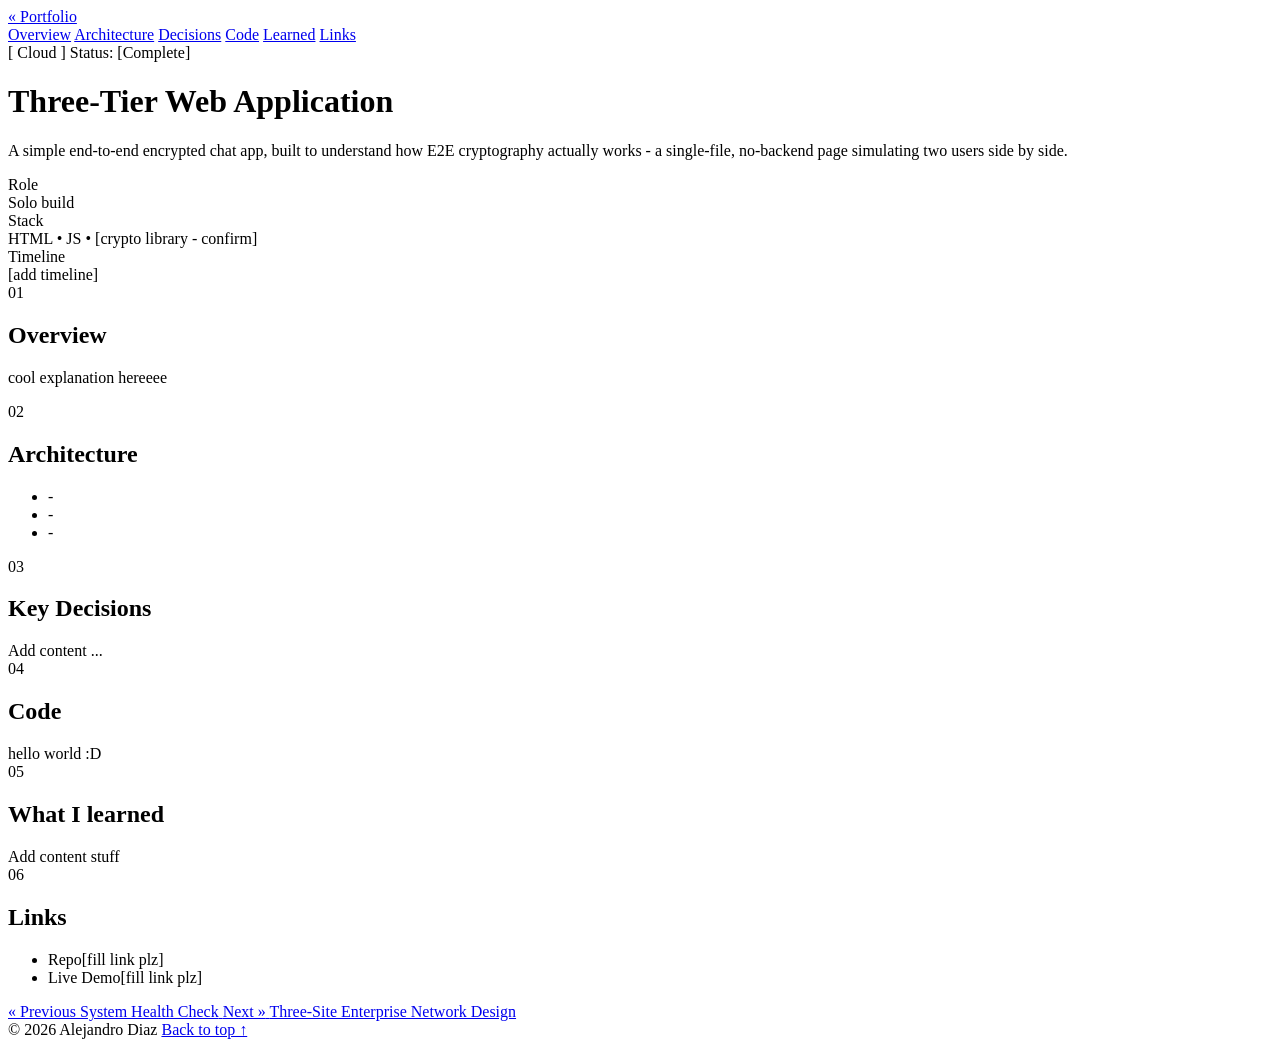
==== technical-pages/azure-web-app.html @ 72cad7d2 "Feat - Added technical page layout Added a page layout that will hold the technical information abou" ====
<!DOCTYPE html>
<html lang="en">
<head>
    <meta charset="UTF-8">
    <meta name="viewport" content="width=device-width, initial-scale=1.0">
    <title>Secure Chat</title>
    <meta name="description" content="IT / Software portfolio - cloud infrastructure, networking, and automation projects.">    

    <link rel="preconnect" href="https://fonts.googleapis.com">
    <link rel="preconnect" href="https://fonts.gstatic.com" crossorigin>
    <link href="https://fonts.googleapis.com/css2?family=Inter:wght@400;500;600;700&family=JetBrains+Mono:wght@400;500;600;700&display=swap" rel="stylesheet">

    <link rel="stylesheet" type="text/css" href="/portfolio-page/index.css">
    
    <script type="text/javascript" src="/portfolio-page/index.js" defer></script>

</head>

<body>
    
    <nav class="nav">

        <a class="nav-back" href="/portfolio-page/index.html#projects"><span class="arrow">&#171;</span> Portfolio</a>

        <div class="nav-links">

            <a href="#overview">Overview</a>
            <a href="#architecture">Architecture</a>
            <a href="#decisions">Decisions</a>
            <a href="#code">Code</a>
            <a href="#learned">Learned</a>
            <a href="#links">Links</a>

        </div>

    </nav>

    <header class="detail-hero" id="top">

        <div class="wrap">

            <div class="hero-top-row reveal">
                <span class="tag-pill">[ Cloud ]</span>
                <span class="status-pill"><span class="dot"></span> Status: [Complete]</span>
            </div>

            <h1 class="reveal">Three-Tier Web Application</h1>

            <p class="dek reveal">A simple end-to-end encrypted chat app, built to understand how E2E cryptography 
                actually works - a single-file, no-backend page simulating two users side by side.
            </p>
            
            <div class="readout revea">

                <div class="readout-item">
                    <span class="eyebrow">Role</span>
                    <div class="value" >Solo build</div>
                </div>

                <div class="readout-item">
                    <span class="eyebrow">Stack</span>
                    <div class="value">HTML • JS • [crypto library - confirm]</div>
                </div>

                <div class="readout-item">
                    <span class="eyebrow">Timeline</span>
                    <div class="value"> [add timeline]</div>
                </div>

            </div>

        </div>

    </header>
    
    <main>

        <section class="detail-section" id="overview">

            <div class="wrap">

                <div class="section-head reveal"><span class="section-num">01</span><h2>Overview</h2></div>
                
                <div class=" reveal">
                    <p>cool explanation hereeee</p>
                </div>

            </div>

        </section>

        <section class="detail-section" id="architecture">

            <div class="wrap">

                <div class="section-head reveal"><span class="section-num">02</span><h2>Architecture</h2></div>
                
                <ul class="spec-list reveal">
                    <li><strong></strong> - </li>
                    <li><strong></strong> - </li>
                    <li><strong></strong> - </li>
                </ul>

            </div>

        </section>

        <section class="detail-section" id="decisions">
            
            <div class="wrap">
            
                <div class="section-head reveal"><span class="section-num">03</span><h2>Key Decisions</h2></div>
                
                <div class="note-box reveal">
                    <span class="note-label">Add content</span>
                    ...
                </div>
           
            </div>

        </section>

        <section class="detail-section" id="code">
            
            <div class="wrap">
            
                <div class="section-head reveal"><span class="section-num">04</span><h2>Code</h2></div>

                <div class="code-block reveal">
                    <span class="comment">hello world :D</span>
                </div>
           
            </div>

        </section>

        <section class="detail-section" id="learned">
            
            <div class="wrap">
            
                <div class="section-head reveal"><span class="section-num">05</span><h2>What I learned</h2></div>
                
                <div class="note-box reveal">
                    <span class="note-label">Add content</span>
                    stuff
                </div>
           
            </div>

        </section>

        <section class="detail-section" id="links">
            
            <div class="wrap">
            
                <div class="section-head reveal"><span class="section-num">06</span><h2>Links</h2></div>

                <ul class="links-list reveal">

                    <li class="link-row"><span class="label">Repo</span><span class="value">[fill link plz]</span></li>

                    <li class="link-row"><span class="label">Live Demo</span><span class="value">[fill link plz]</span></li>

                </ul>
           
            </div>

        </section>

    </main>

    <div class="project-switcher">

        <a class="switcher-link prev" href="health-check-script.html">
            <span class="eyebrow">&#171; Previous</span>
            <span class="name">System Health Check</span>
        </a>
        
        <a class="switcher-link next" href="cisco-network-design.html">
            <span class="eyebrow">Next &#187;</span>
            <span class="name">Three-Site Enterprise Network Design</span>
        </a>

    </div>

    <footer>
        <span>© 2026 Alejandro Diaz</span>
        <a href="#top">Back to top ↑</a>
    </footer>

</body>
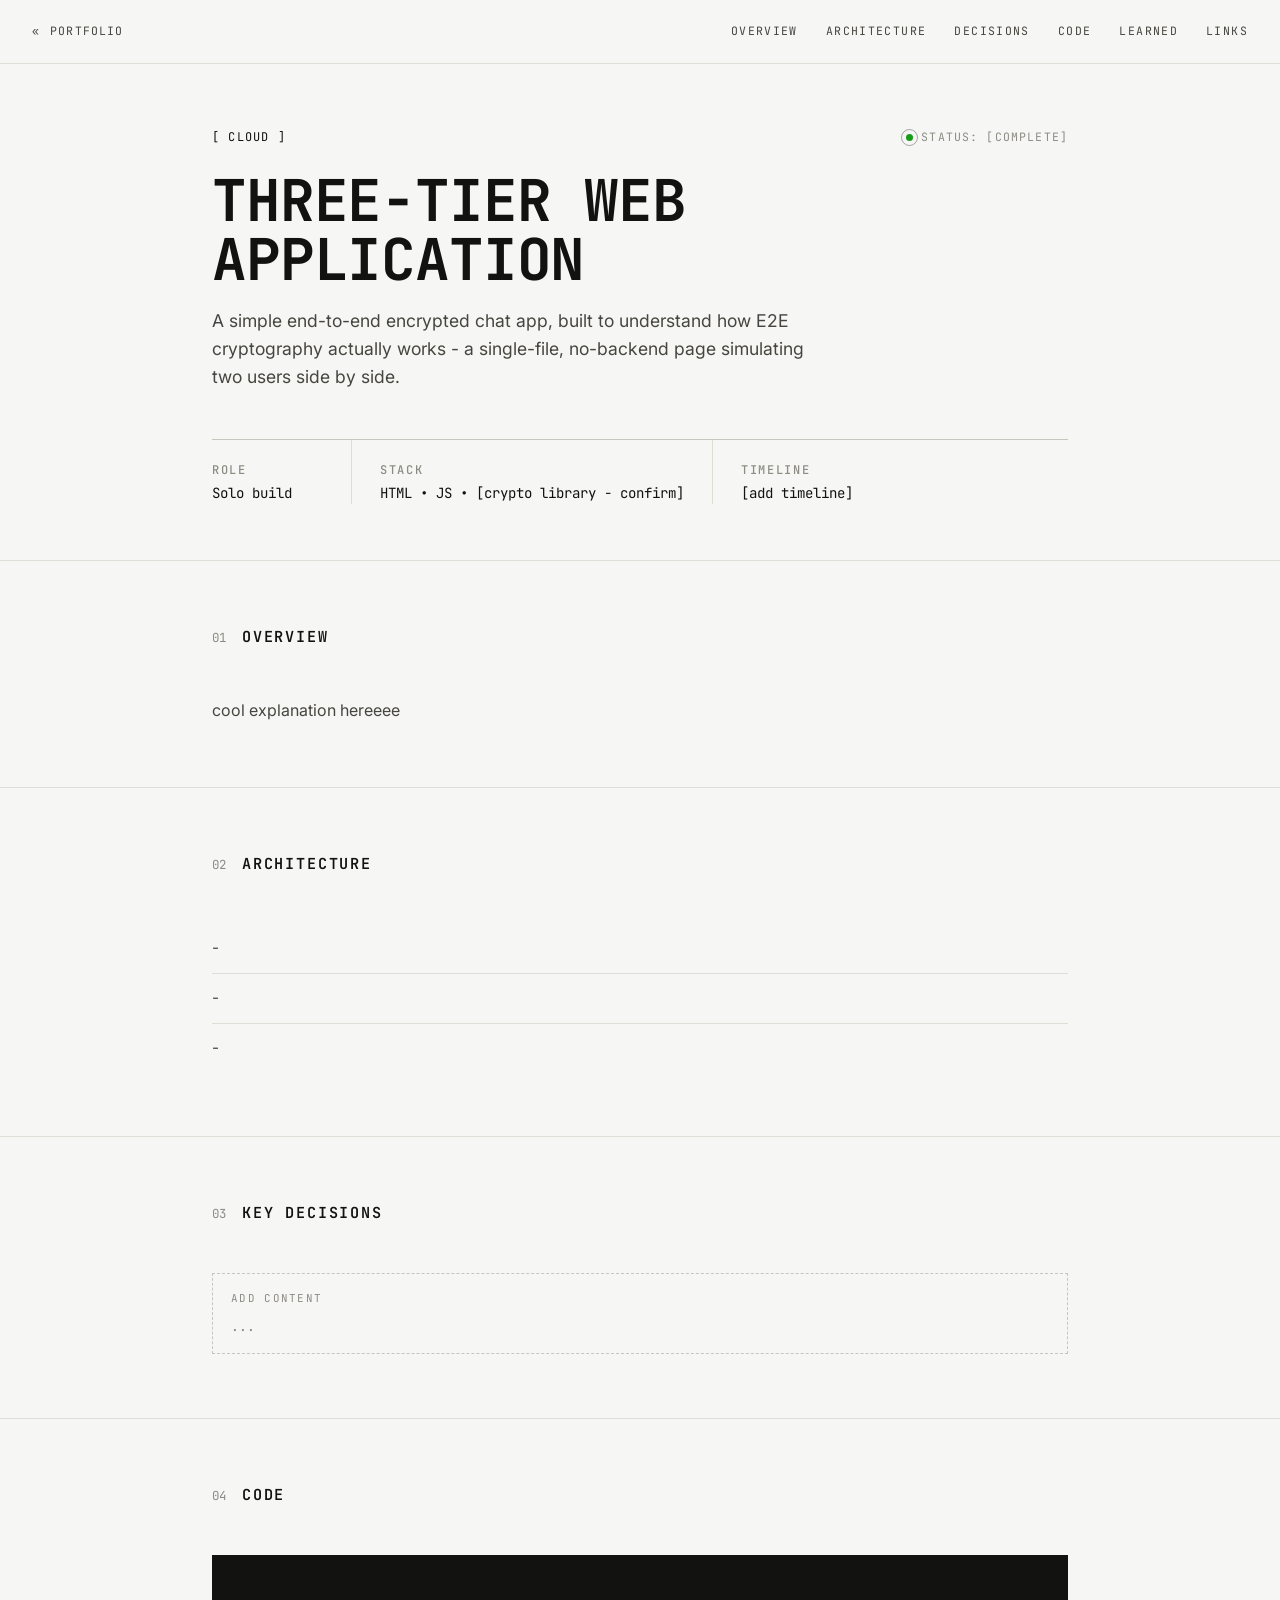
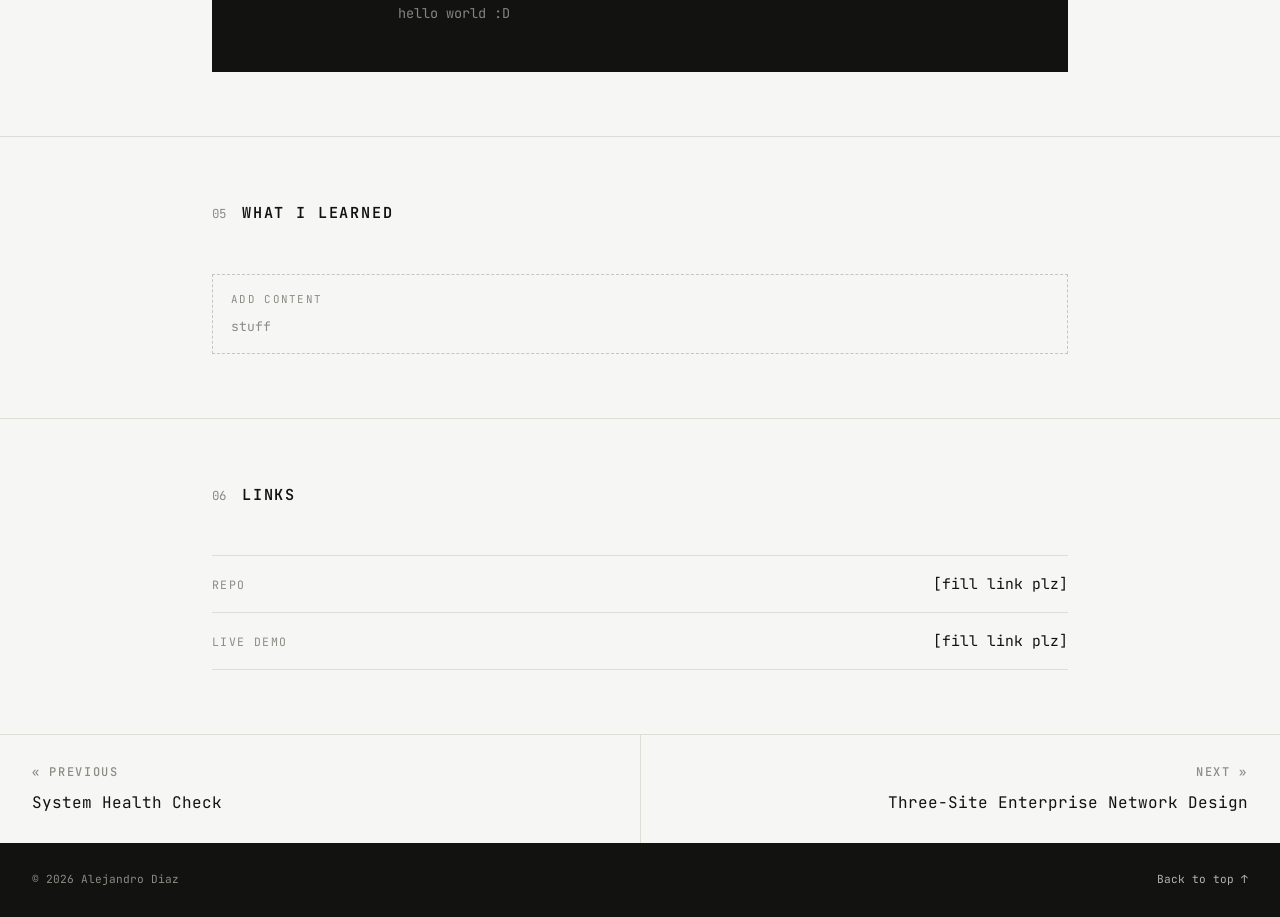
==== commit 370bb0a2: "fix(html) - modified links for deployment" ====
--- a/technical-pages/azure-web-app.html
+++ b/technical-pages/azure-web-app.html
@@ -10,9 +10,9 @@
     <link rel="preconnect" href="https://fonts.gstatic.com" crossorigin>
     <link href="https://fonts.googleapis.com/css2?family=Inter:wght@400;500;600;700&family=JetBrains+Mono:wght@400;500;600;700&display=swap" rel="stylesheet">
 
-    <link rel="stylesheet" type="text/css" href="/portfolio-page/index.css">
+    <link rel="stylesheet" type="text/css" href="../index.css">
     
-    <script type="text/javascript" src="/portfolio-page/index.js" defer></script>
+    <script type="text/javascript" src="../index.js" defer></script>
 
 </head>
 
@@ -20,7 +20,7 @@
     
     <nav class="nav">
 
-        <a class="nav-back" href="/portfolio-page/index.html#projects"><span class="arrow">&#171;</span> Portfolio</a>
+        <a class="nav-back" href="../index.html#projects"><span class="arrow">&#171;</span> Portfolio</a>
 
         <div class="nav-links">
 
--- a/index.css
+++ b/index.css
@@ -0,0 +1,801 @@
+/* =============================== */
+/* =      Custom Properties      = */
+/* =============================== */
+
+:root{
+
+    --paper: #F6F6F4;
+    --ink: #121210;
+    --graphite: #46453F;
+    --ash: #8C8B84;
+    --hairline: #DEDDD6;
+    --hairline-strong: #C7C6BE;
+    --hover-tint: #EEEEEA;
+
+    --font-mono: "JetBrains Mono", ui-monospace, monospace;
+    --font-sans: "Inter", -apple-system, sans-serif;
+
+    --max-width: 920px;
+    --nav-height: 64px;
+}
+
+/* =================== */
+/* =      Reset      = */
+/* =================== */
+
+/* Box sizing rules */
+*,
+*::before,
+*::after {
+  box-sizing: border-box;
+}
+
+/* Remove default margin */
+* {
+  margin: 0;
+  padding: 0;
+  /* font: inherit; */
+}
+
+html { scroll-behavior: smooth; }
+
+/* Remove list styles on ul, ol elements with a list role */
+ul[role="list"],
+ol[role="list"]{
+  list-style: none;
+}
+
+
+
+/* Set core body defaults */
+body {
+  text-rendering: optimizeSpeed;
+  line-height: 1.5;
+  display: grid;
+  grid-template-rows: min-content 1fr;
+  /* font-family: var(--ff-primary); */
+}
+
+/* A elements that don't have a class get default styles */
+a:not([class]) {
+  text-decoration-skip-ink: auto;
+}
+
+a {
+  color: inherit;
+  text-decoration: none;
+}
+
+a:focus-visible,
+button:focus-visible{
+    
+    outline: 2px solid var(--ink);
+    outline-offset: 3px;
+
+}
+
+/* Make images easier to work with */
+img,
+picture,
+svg {
+  max-width: 100%;
+  display: block;
+}
+
+
+
+/* Remove all animations, transitions and smooth scroll for people that prefer not to see them */
+@media (prefers-reduced-motion: reduce) {
+  html:focus-within {
+    scroll-behavior: auto;
+  }
+
+  *,
+  *::before,
+  *::after {
+    animation-duration: 0.001ms !important;
+    animation-iteration-count: 1 !important;
+    transition-duration: 0.001ms !important;
+    scroll-behavior: auto !important;
+  }
+}
+
+/* ======================= */
+/* =      Utilities      = */
+/* ======================= */
+
+.b{
+  border: red 2px solid;
+}
+
+
+/* ======================== */
+/* =      UI Styling      = */
+/* ======================== */
+
+/* ========= Body ======== */
+
+body{
+    background: var(--paper);
+    color: var(--ink);
+    font-family: var(--font-sans);
+    font-size: 16px;
+    line-height: 1.6;
+
+    -webkit-font-smoothing: antialiased;
+}
+
+html{
+  scroll-padding-top: 88px;
+}
+
+/* ========= Layout ========= */
+.wrap{
+  max-width: var(--max-width);
+  margin: 0 auto;
+  padding: 0 32px;
+  
+}
+
+.eyebrow{
+  font-family: var(--font-mono);
+  font-size: 0.75rem;
+  font-weight: 500;
+  letter-spacing: 0.14em;
+  text-transform: uppercase;
+  color: var(--ash);
+}
+
+/* ========= Reveal on scroll ========= */
+
+.reveal{
+  opacity: 0;
+  transform: translateY(14px);
+  transition: opacity 0.6s ease, transform 0.6s ease;
+}
+
+.reveal.is-visible{
+  opacity: 1;
+  transform: translateY(0);
+}
+
+/* ========= NAV ========= */
+
+.nav{
+  position: fixed;
+  top: 0; left: 0; right: 0;
+  height: var(--nav-height);
+  display: flex;
+  align-items: center;
+  justify-content: space-between;
+  padding: 0 32px;
+  background: rgba(246, 246, 244, 0.86);
+  backdrop-filter: blur(8px);
+  border-bottom: 1px solid var(--hairline);
+  z-index: 100;
+}
+
+.nav-status{
+  display: flex;
+  align-items: center;
+  gap: 8px;
+  font-family: var(--font-mono);
+  font-size: 0.72rem;
+  letter-spacing: 0.12em;
+  text-transform: uppercase;
+  color: var(--graphite);
+}
+
+.dot{
+  width: 7px; height: 7px;
+  border-radius: 50%;
+  background: rgb(23, 156, 25);
+  position: relative;
+  flex-shrink: 0;
+}
+
+.dot::after{
+  content: "";
+  position: absolute;
+  inset: -5px;
+  border-radius: 50%;
+  border: 1px solid var(--ink);
+  opacity: 0.35;
+  animation: pulse 2.6s ease-out infinite;
+}
+
+@keyframes pulse{
+  0% { transform: scale(0.6); opacity: 0.45; }
+  100% { transform: scale(1.9); opacity: 0; }
+}
+
+.nav-links{
+  display: flex;
+  gap: 28px;
+  font-family: var(--font-mono);
+  font-size: 0.72rem;
+  letter-spacing: 0.12em;
+  text-transform: uppercase;
+}
+
+.nav-links a{
+  color: var(--graphite);
+  padding: 4px 0;
+  border-bottom: 1px solid transparent;
+  transition: color 0.2s ease, border-color 0.2s ease;
+}
+
+.nav-links a:hover{
+  color: var(--ink);
+  border-color: var(--ink);
+}
+
+@media (max-width: 640px){
+  .nav-status span.nav-status-label { display: none; }
+  .nav-links { gap: 16px }
+}
+
+/* ========= HERO ========= */
+
+.hero{
+  position: relative;
+  min-height: 100svh;
+  display: flex;
+  flex-direction: column;
+  justify-content: center;
+  padding-top: var(--nav-height);
+  overflow: hidden;
+}
+
+.hero-grid{
+  position: absolute;
+  inset: 0;
+  background-image: 
+    repeating-linear-gradient(0deg, var(--hairline) 0 1px, transparent 1px 48px),
+    repeating-linear-gradient(90deg, var(--hairline) 0 1px, transparent 1px 48px);
+  -webkit-mask-image: radial-gradient(ellipse 60% 55% at 50% 45%, black 0%, transparent 72%);
+          mask-image: radial-gradient(ellipse 60% 55% at 50% 45%, black 0%, transparent 72%);
+  opacity: 0.9;
+  pointer-events: none;
+}
+
+.hero-inner{
+  position: relative;
+  z-index: 1;
+}
+
+.hero-badge{
+  display: inline-flex;
+  align-items: center;
+  gap: 8px;
+  font-family: var(--font-mono);
+  font-size: 0.75rem;
+  letter-spacing: 0.14em;
+  text-transform: uppercase;
+  color: var(--graphite);
+  margin-bottom: 28px;
+}
+
+.hero h1{
+  font-family: var(--font-mono);
+  font-weight: 700;
+  font-size: clamp(2.6rem, 8.4vw, 6.4rem);
+  line-height: 0.96;
+  letter-spacing: -0.02em;
+  text-transform: uppercase;
+}
+
+.hero-role{
+  font-family: var(--font-sans);
+  font-size: clamp(1.05rem, 2vw, 1.3rem);
+  color: var(--graphite);
+  margin-top: 18px;
+  max-width: 540px;
+}
+
+.readout{
+  display: flex;
+  flex-wrap: wrap;
+  margin-top: 48px;
+  border-top: 1px solid var(--hairline-strong);
+}
+
+.readout-item{
+  padding: 16px 28px 0 0;
+  margin-right: 28px;
+  border-right: 1px solid var(--hairline);
+  min-width: 140px;
+}
+
+.readout-item:last-child { border-right: none; margin-right: 0; }
+.readout-item .eyebrow { margin-bottom: 6px; }
+.readout-item .value{
+  font-family: var(--font-mono);
+  font-size: 0.88rem;
+  color: var(--ink);
+}
+
+@media (max-width: 640px){
+  .readout { flex-direction: column; }
+  .readout-item{
+    border-right: none;
+    border-bottom: 1px solid var(--hairline);
+    padding: 14px 0;
+    margin-right: 0;
+    width: 100%;
+  }
+}
+
+.scroll-cue{
+  position: absolute;
+  left: 32px; bottom: 28px;
+  display: flex;
+  align-items: center;
+  gap: 8px;
+  font-family: var(--font-mono);
+  font-size: 0.68rem;
+  letter-spacing: 0.16em;
+  text-transform: uppercase;
+  color: var(--ash);
+}
+
+.scroll-cue .line{
+  width: 26px; height: 1px;
+  background: var(--ash);
+  animation: cue 2.4s ease-in-out infinite;
+  transform-origin: left;
+}
+
+@keyframes cue{
+  0%, 100% { transform: scaleX(1); }
+  50% { transform: scaleX(0.35); }
+}
+
+@media (max-width: 640px) { .scroll-cue { display: none; } }
+
+
+/* ========= SECTION TAGS ========= */
+
+section { padding: 96px 0;}
+
+.section-head{
+  display: flex;
+  align-items: baseline;
+  justify-content: space-between;
+  margin-bottom: 44px;
+  border-bottom: 1px solid var(--hairline);
+  padding-bottom: 20px;
+}
+
+.section-head h2{
+  font-family: var(--font-mono);
+  font-weight: 600;
+  font-size: 1.05rem;
+  letter-spacing: 0.1em;
+  text-transform: uppercase;
+}
+
+.section-count{
+  font-family: var(--font-mono);
+  font-size: 0.78rem;
+  color: var(--ash)
+}
+
+/* ========= PROJECT SECTION ========= */
+
+.project{
+  display: grid;
+  grid-template-columns: 150px 1fr;
+  gap: 28px;
+  padding: 32px 0;
+  border-bottom: 1px solid var(--hairline);
+  transition: background 0.25s ease;
+}
+
+.project:last-child { border-bottom: none; }
+/* .project:last-child { border-bottom: 1px solid var(--hairline); } */
+/* #projects > .project:first-of-type { border-top: none;} */
+
+.project:hover { background: var(--hover-tint); }
+.project-meta {
+  font-family: var(--font-mono);
+  font-size: 0.72rem;
+  letter-spacing: 0.08em;
+  text-transform: uppercase;
+  color: var(--ash);
+}
+
+.project-meta .tag{
+  display: inline-block;
+  color: var(--ink);
+  margin-bottom: 10px;
+}
+
+.project-meta .status { color: var(--ash); }
+.project-body { position: relative; padding-right: 28px; }
+.project-body h3{
+  font-family: var(--font-sans);
+  font-weight: 600;
+  font-size: 1.15rem;
+  margin-bottom: 10px;
+}
+
+.project-body p{
+  color: var(--graphite);
+  max-width: 62ch;
+  margin-bottom: 14px;
+}
+
+.project-stack{
+  font-family:  var(--font-mono);
+  font-size: 0.78rem;
+  color: var(--ash);
+}
+
+.project-stack span { color: var(--graphite) }
+.project-arrow{
+  position: absolute;
+  right: 0; top: 0;
+  font-family: var(--font-mono);
+  color: var(--ink);
+  opacity: 0;
+  transform: translateX(-6px);
+  transition: opacity 0.25s ease, transform 0.25s ease;
+}
+
+.project:hover .project-arrow { opacity: 1; transform: translateX(0); }
+
+@media (max-width: 680px){
+  .project { grid-template-columns: 1fr; gap: 10px;}
+  .project-body { padding-right: 0; }
+}
+
+/* ========= SKILLS SECTION ========= */
+
+
+.skills-grid{
+  display: grid;
+  grid-template-columns: repeat(4, 1fr);
+  align-items: start;
+  gap: 32px;
+  
+}
+
+.skill-group{
+  /* padding-bottom: 28px; */
+  padding: 28px;
+}
+
+/* .skill-group .eyebrow { display: block; min-height: 4em; } */
+/* .skill-group .eyebrow { margin-bottom: 16px;  display: block; } */
+.skill-group .eyebrow { margin-bottom: 16px;  display: block; min-height: 3.5em; }
+/* .skill-group .eyebrow { display: block; min-height: 3.5em; } */
+
+.skill-group ul li{
+  font-size: 0.94rem;
+  color: var(--graphite);
+  padding: 9px 0;
+  border-top: 1px solid var(--hairline);
+}
+/* .skill-group ul {
+  padding: 0;
+  margin: 0;
+} */
+
+.skill-group ul li:first-child { border-top: none; }
+
+@media (max-width: 860px){
+  .skills-grid { grid-template-columns: repeat(2, 1fr); }
+}
+
+@media (max-width: 480px){
+  .skills-grid { grid-template-columns: 1fr; }
+}
+
+/* ========= ABOUT SECTION ========= */
+
+.about-grid{
+  display: grid;
+  grid-template-columns: 150px, 1fr;
+  gap: 28px;
+  /* padding: 32px 0; */
+}
+
+.about-grid p { color: var(--graphite); max-width: 62ch; margin-bottom: 14px; }
+.about-grid p:last-child { margin-bottom: 48px; }
+
+@media (max-width: 680px) { .about-grid { grid-template-columns: 1fr; gap: 12; } }
+
+/* ========= CONTACT SECTION ========= */
+
+.contact{
+  background: var(--ink);
+  color: var(--paper);
+  padding: 96px 0;
+}
+
+.contact .section-head{
+  border-bottom: 1px solid rgba(246, 246, 244, 0.18);
+}
+
+.contact .section-head h2 { color: var(--paper); }
+.contact .section-count { color: rgba(246, 246, 244, 0.5); }
+.contact-intro{
+  color: rgba(246, 246, 244, 0.72);
+  max-width: 52ch;
+  margin-bottom: 40px;
+}
+
+.contact-links { border-top: 1px solid rgba(246, 246, 244, 0.18); }
+.contact-link{
+  display: flex;
+  align-items: baseline;
+  justify-content: space-between;
+  padding: 18px 0;
+  border-bottom: 1px solid rgba(246, 246, 244, 0.18);
+  font-family: var(--font-mono);
+}
+
+.contact-link .label{
+  font-size: 0.72rem;
+  letter-spacing: 0.14em;
+  text-transform: uppercase;
+  color: rgba(246, 246, 244, 0.5);
+}
+
+.contact-link .value,
+.resume-actions a{
+  font-size: 0.95rem;
+  transition: opacity 0.2s ease;
+}
+
+.contact-link:hover .value,
+.resume-actions a:hover { 
+  opacity: 0.6; 
+}
+
+.resume-actions{
+  display: flex;
+  gap: 30px;
+}
+
+
+
+/* ========= FOOTER SECTION ========= */
+
+footer{
+  padding: 28px 32px;
+  display: flex;
+  align-items: center;
+  justify-content: space-between;
+  font-family: var(--font-mono);
+  font-size: 0.7rem;
+  letter-spacing: 0,06em;
+  color: var(--ash);
+  background: var(--ink);
+}
+
+footer a,
+footer.site-footer a { color: rgba(246, 246, 244, 0.7);}
+
+footer a:hover,
+footer.site-footer  a:hover { color: var(--paper); }
+
+
+/* ================================= */
+/* =      Technical Pages CSS      = */
+/* ================================= */
+
+.nav-back{
+  display: flex;
+  align-items: center;
+  gap: 10px;
+  font-family: var(--font-mono);
+  font-size: 0.72rem;
+  letter-spacing: 0.1em;
+  text-transform: uppercase;
+  color: var(--graphite);
+  transition: color 0.2s ease;
+}
+
+@media (max-width: 640px){
+  .nav-links { display: none; }
+}
+
+.detail-hero{
+  padding: calc(var(--nav-height) + 64px) 0 56px; 
+  border-bottom: 1px solid var(--hairline);
+}
+
+.hero-top-row{ 
+  display: flex; 
+  align-items: center; 
+  justify-content: space-between;
+  margin-bottom: 24px;
+}
+
+.tag-pill{
+  font-family: var(--font-mono); 
+  font-size: 0.75rem; 
+  letter-spacing: 0.1em; 
+  text-transform: uppercase;
+  color: var(--ink);
+}
+
+.status-pill{ 
+  display: flex; 
+  align-items: center;
+  gap: 8px;
+  font-family: var(--font-mono); 
+  font-size: 0.72rem; 
+  letter-spacing: 0.1em; 
+  text-transform: uppercase;
+  color: var(--ash);
+}
+
+.detail-hero h1{
+
+  font-family: var(--font-mono); 
+  font-weight: 700;
+  font-size: clamp(2rem, 6vw, 3.6rem);
+  line-height: 1.02;
+  letter-spacing: -0.02em; 
+  text-transform: uppercase;
+  margin-bottom: 18px;
+}
+
+.dek{
+  font-family: var(--font-sans); 
+  font-size: 1.1rem; 
+  color: var(--graphite);
+  max-width: 55ch;
+}
+
+
+/* section shell */
+
+.detail-section{ 
+  padding: 64px 0; 
+  border-bottom: 1px solid var(--hairline); 
+} 
+
+.detail-section:last-of-type { border-bottom: none; } 
+
+.detail-section .section-head{ 
+  
+  justify-content: flex-start;
+  gap: 16px; 
+  margin-bottom: 28px;
+  border-bottom: none;
+}
+
+.detail-section .section-head h2{
+
+  font-size: 0.95rem; 
+  letter-spacing: 0.12em; 
+ 
+}
+
+
+
+
+.section-num{ 
+  font-family: var(--font-mono); 
+  font-size: 0.78rem; 
+  color: var(--ash); 
+}
+
+.detail-section p{ 
+  color: var(--graphite); 
+  max-width: 68ch; 
+  margin-bottom: 14px; 
+} 
+
+.detail-section p:last-child{ margin-bottom: 0; }
+
+.spec-list li{ 
+  font-size: 0.96rem; 
+  color: var(--graphite);
+  padding: 12px 0; 
+  border-top: 1px solid var(--hairline);
+  list-style: none;
+}
+
+.spec-list li:first-child { border-top: none; }
+
+.spec-list li strong { color: var(--ink); font-weight: 600; }
+
+.note-box {
+  border: 1px dashed var(--hairline-strong);
+  padding: 16px 18px; 
+  margin-top: 16px; 
+  color: var(--ash);
+  font-family: var(--font-mono); 
+  font-size: 0.82rem; 
+  line-height: 1.6;
+}
+
+.note-box .note-label{
+  display: block; 
+  font-size: 0.68rem; 
+  letter-spacing: 0.12em; 
+  text-transform: uppercase;
+  color: var(--ash); 
+  margin-bottom: 8px;
+}
+
+/* code block */
+.code-block{
+  background: var(--ink); 
+  color: var(--paper);
+  font-family: var(--font-mono); 
+  font-size: 0.85rem; 
+  line-height: 1.7; 
+  padding: 24px 26px; 
+  overflow-x: auto; 
+  white-space: pre;
+}
+.code-block .comment { color: rgba(246, 246, 244, 0.5); }
+
+.links-list { border-top: 1px solid var(--hairline); } 
+
+.link-row{ 
+  display: flex;
+  align-items: baseline; 
+  justify-content: space-between;
+  padding: 16px 0;
+  border-bottom: 1px solid var(--hairline); 
+  font-family: var(--font-mono);
+}
+
+.link-row .label{
+  font-size: 0.72rem; 
+  letter-spacing: 0.12em; 
+  text-transform: uppercase; 
+  color: var(--ash); 
+}
+
+.link-row .value{ 
+  font-size: 0.92rem; 
+  transition: opacity 0.2s ease; 
+} 
+
+.link-row.is-link:hover .value {opacity: 0.55; }
+
+/* Prev/Next Bottons */
+
+.project-switcher{ 
+  display: flex;
+  border-top: 1px solid var(--hairline);
+}
+
+.switcher-link{
+  flex: 1;
+  padding: 28px 32px;
+  font-family: var(--font-mono);
+}
+
+.switcher-link:first-child { border-right: 1px solid var(--hairline); }
+
+.switcher-link .eyebrow{ 
+  display: block; 
+  margin-bottom: 8px; 
+}
+
+.switcher-link .name{
+  font-size: 1rem; 
+  color: var(--ink); 
+  transition: opacity 0.2s ease; 
+} 
+
+.switcher-link:hover .name { opacity: 0.6; } 
+
+.switcher-link.next { text-align: right; }
+
+@media (max-width: 640px){
+  .project-switcher { flex-direction: column; }
+  .switcher-link:first-child{
+    border-right: none;
+    border-bottom: 1px solid var(--hairline);
+  }
+}
